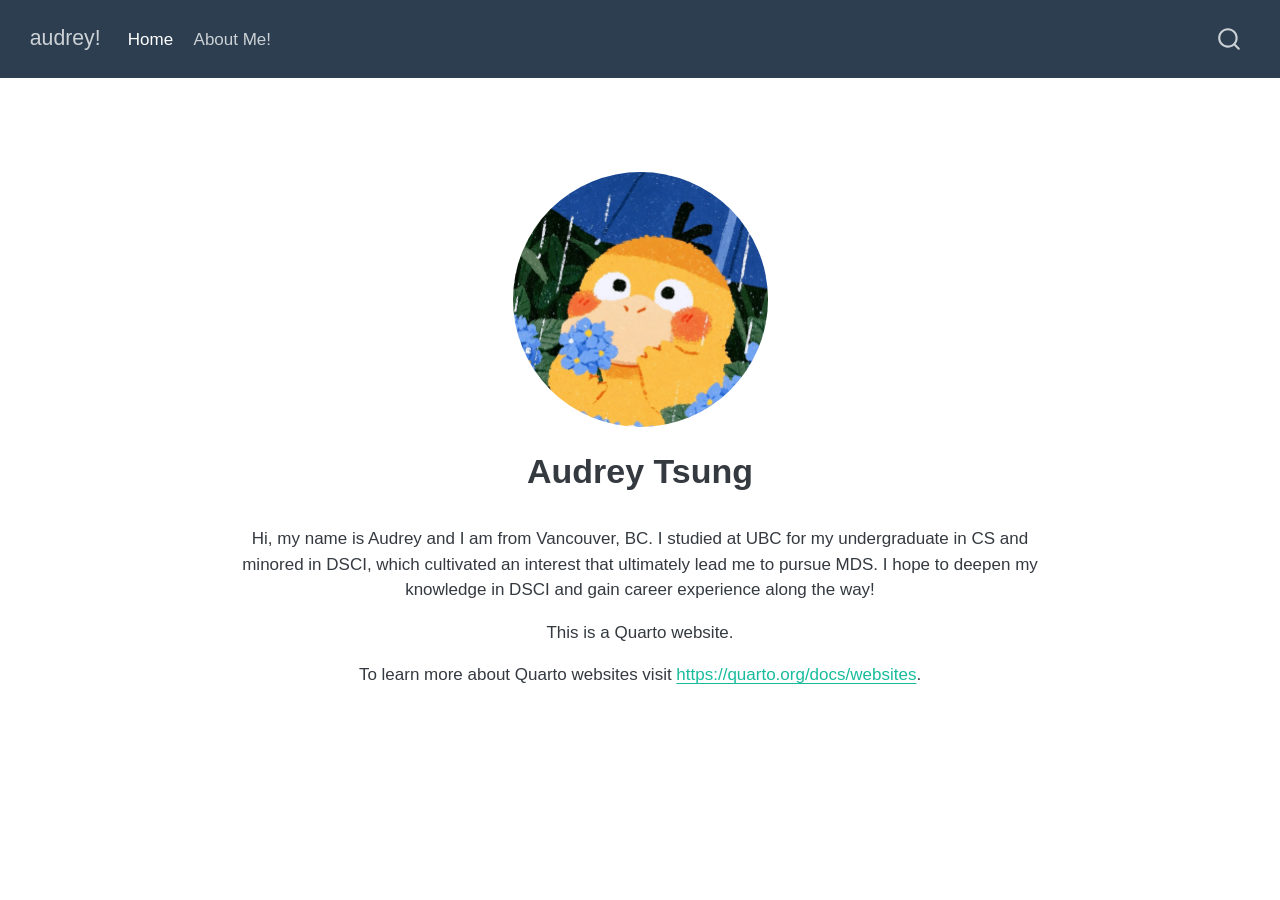
==== docs/index.html @ 5f78642c "add about me" ====
<!DOCTYPE html>
<html xmlns="http://www.w3.org/1999/xhtml" lang="en" xml:lang="en"><head>

<meta charset="utf-8">
<meta name="generator" content="quarto-1.10.18">

<meta name="viewport" content="width=device-width, initial-scale=1.0, user-scalable=yes">


<title>Audrey Tsung – audrey!</title>
<style>
/* Default styles provided by pandoc.
** See https://pandoc.org/MANUAL.html#variables-for-html for config info.
*/
span.smallcaps{font-variant: small-caps;}
div.columns{display: flex; gap: 1.5em;}
div.column{flex: auto;}
@media screen {
div.columns{gap: min(4vw, 1.5em);}
div.column{overflow-x: auto;}
}
div.hanging-indent{margin-left: 1.5em; text-indent: -1.5em;}
ul.task-list{list-style: none;}
ul.task-list li input[type="checkbox"] {
  width: 0.8em;
  margin: 0 0.8em 0.2em -1em; /* quarto-specific, see https://github.com/quarto-dev/quarto-cli/issues/4556 */ 
  vertical-align: middle;
}
</style>


<script src="site_libs/quarto-nav/quarto-nav.js"></script>
<script src="site_libs/quarto-nav/headroom.min.js"></script>
<script src="site_libs/clipboard/clipboard.min.js"></script>
<script src="site_libs/quarto-search/autocomplete.umd.js"></script>
<script src="site_libs/quarto-search/fuse.min.js"></script>
<script src="site_libs/quarto-search/quarto-search.js"></script>
<meta name="quarto:offset" content="./">
<script src="site_libs/quarto-html/quarto.js" type="module"></script>
<script src="site_libs/quarto-html/tabsets/tabsets.js" type="module"></script>
<script src="site_libs/quarto-html/popper.min.js"></script>
<script src="site_libs/quarto-html/tippy.umd.min.js"></script>
<link href="site_libs/quarto-html/tippy.css" rel="stylesheet">
<link href="site_libs/quarto-html/quarto-syntax-highlighting-64a204ab8560d761af7679ceaba22944.css" rel="stylesheet" id="quarto-text-highlighting-styles">
<script src="site_libs/bootstrap/bootstrap.min.js"></script>
<link href="site_libs/bootstrap/bootstrap-icons.css" rel="stylesheet">
<link href="site_libs/bootstrap/bootstrap-39b297662b3536c401722fdfffc37777.min.css" rel="stylesheet" append-hash="true" id="quarto-bootstrap" data-mode="light">
<script id="quarto-search-options" type="application/json">{
  "location": "navbar",
  "copy-button": false,
  "collapse-after": 3,
  "panel-placement": "end",
  "type": "overlay",
  "limit": 50,
  "keyboard-shortcut": [
    "f",
    "/",
    "s"
  ],
  "show-item-context": false,
  "language": {
    "search-no-results-text": "No results",
    "search-matching-documents-text": "matching documents",
    "search-copy-link-title": "Copy link to search",
    "search-hide-matches-text": "Hide additional matches",
    "search-more-match-text": "more match in this document",
    "search-more-matches-text": "more matches in this document",
    "search-clear-button-title": "Clear",
    "search-text-placeholder": "",
    "search-detached-cancel-button-title": "Cancel",
    "search-submit-button-title": "Submit",
    "search-label": "Search"
  }
}</script>


<link rel="stylesheet" href="styles.css">
</head>

<body class="nav-fixed fullcontent quarto-light">

<div id="quarto-search-results"></div>
  <header id="quarto-header" class="headroom fixed-top">
    <nav class="navbar navbar-expand-lg " data-bs-theme="dark">
      <div class="navbar-container container-fluid">
      <div class="navbar-brand-container mx-auto">
    <a class="navbar-brand" href="./index.html">
    <span class="navbar-title">audrey!</span>
    </a>
  </div>
            <div id="quarto-search" class="" title="Search"></div>
          <button class="navbar-toggler" type="button" data-bs-toggle="collapse" data-bs-target="#navbarCollapse" aria-controls="navbarCollapse" role="menu" aria-expanded="false" aria-label="Toggle navigation" onclick="if (window.quartoToggleHeadroom) { window.quartoToggleHeadroom(); }">
  <span class="navbar-toggler-icon"></span>
</button>
          <div class="collapse navbar-collapse" id="navbarCollapse">
            <ul class="navbar-nav navbar-nav-scroll me-auto">
  <li class="nav-item">
    <a class="nav-link active" href="./index.html" aria-current="page"> 
<span class="menu-text">Home</span></a>
  </li>  
  <li class="nav-item">
    <a class="nav-link" href="./about.html"> 
<span class="menu-text">About Me!</span></a>
  </li>  
</ul>
          </div> <!-- /navcollapse -->
            <div class="quarto-navbar-tools">
</div>
      </div> <!-- /container-fluid -->
    </nav>
</header>
<!-- content -->
<div id="quarto-content" class="quarto-container page-columns page-rows-contents page-layout-article page-navbar">
<!-- sidebar -->
<!-- margin-sidebar -->
    
<!-- main -->
<div class="quarto-about-jolla">
  <img src="images/psyduck.jpg" class="about-image
  round " style="height: 15em; width: 15em;">
 <header id="title-block-header" class="quarto-title-block default">
<div class="quarto-title">
<h1 class="title">Audrey Tsung</h1>
</div>
<div class="quarto-title-meta">
  </div>
</header><main class="content" id="quarto-document-content">
<p>Hi, my name is Audrey and I am from Vancouver, BC. I studied at UBC for my undergraduate in CS and minored in DSCI, which cultivated an interest that ultimately lead me to pursue MDS. I hope to deepen my knowledge in DSCI and gain career experience along the way!</p>
<p>This is a Quarto website.</p>
<p>To learn more about Quarto websites visit <a href="https://quarto.org/docs/websites" class="uri">https://quarto.org/docs/websites</a>.</p>


</main>  
</div>
 <!-- /main -->
<script id="quarto-html-after-body" type="application/javascript">
  window.document.addEventListener("DOMContentLoaded", function (event) {
    const isCodeAnnotation = (el) => {
      for (const clz of el.classList) {
        if (clz.startsWith('code-annotation-')) {                     
          return true;
        }
      }
      return false;
    }
    const onCopySuccess = function(e) {
      // button target
      const button = e.trigger;
      // don't keep focus
      button.blur();
      // flash "checked"
      button.classList.add('code-copy-button-checked');
      var currentTitle = button.getAttribute("title");
      button.setAttribute("title", "Copied!");
      let tooltip;
      if (window.bootstrap) {
        button.setAttribute("data-bs-toggle", "tooltip");
        button.setAttribute("data-bs-placement", "left");
        button.setAttribute("data-bs-title", "Copied!");
        tooltip = new bootstrap.Tooltip(button, 
          { trigger: "manual", 
            customClass: "code-copy-button-tooltip",
            offset: [0, -8]});
        tooltip.show();    
      }
      setTimeout(function() {
        if (tooltip) {
          tooltip.hide();
          button.removeAttribute("data-bs-title");
          button.removeAttribute("data-bs-toggle");
          button.removeAttribute("data-bs-placement");
        }
        button.setAttribute("title", currentTitle);
        button.classList.remove('code-copy-button-checked');
      }, 1000);
      // clear code selection
      e.clearSelection();
    }
    const getTextToCopy = function(trigger) {
      const outerScaffold = trigger.parentElement.cloneNode(true);
      const codeEl = outerScaffold.querySelector('code');
      for (const childEl of codeEl.children) {
        if (isCodeAnnotation(childEl)) {
          childEl.remove();
        }
      }
      return codeEl.innerText;
    }
    const clipboard = new window.ClipboardJS('.code-copy-button:not([data-in-quarto-modal])', {
      text: getTextToCopy
    });
    clipboard.on('success', onCopySuccess);
    if (window.document.getElementById('quarto-embedded-source-code-modal')) {
      const clipboardModal = new window.ClipboardJS('.code-copy-button[data-in-quarto-modal]', {
        text: getTextToCopy,
        container: window.document.getElementById('quarto-embedded-source-code-modal')
      });
      clipboardModal.on('success', onCopySuccess);
    }
      var localhostRegex = new RegExp(/^(?:http|https):\/\/localhost\:?[0-9]*\//);
      var mailtoRegex = new RegExp(/^mailto:/);
        var filterRegex = new RegExp('/' + window.location.host + '/');
      var isInternal = (href) => {
          return filterRegex.test(href) || localhostRegex.test(href) || mailtoRegex.test(href);
      }
      // Inspect non-navigation links and adorn them if external
     var links = window.document.querySelectorAll('a[href]:not(.nav-link):not(.navbar-brand):not(.toc-action):not(.sidebar-link):not(.sidebar-item-toggle):not(.pagination-link):not(.no-external):not([aria-hidden]):not(.dropdown-item):not(.quarto-navigation-tool):not(.about-link)');
      for (var i=0; i<links.length; i++) {
        const link = links[i];
        if (!isInternal(link.href)) {
          // undo the damage that might have been done by quarto-nav.js in the case of
          // links that we want to consider external
          if (link.dataset.originalHref !== undefined) {
            link.href = link.dataset.originalHref;
          }
        }
      }
    function tippyHover(el, contentFn, onTriggerFn, onUntriggerFn) {
      const config = {
        allowHTML: true,
        maxWidth: 500,
        delay: 100,
        arrow: false,
        appendTo: function(el) {
            return el.parentElement;
        },
        interactive: true,
        interactiveBorder: 10,
        theme: 'quarto',
        placement: 'bottom-start',
      };
      if (contentFn) {
        config.content = contentFn;
      }
      if (onTriggerFn) {
        config.onTrigger = onTriggerFn;
      }
      if (onUntriggerFn) {
        config.onUntrigger = onUntriggerFn;
      }
      window.tippy(el, config); 
    }
    const noterefs = window.document.querySelectorAll('a[role="doc-noteref"]');
    for (var i=0; i<noterefs.length; i++) {
      const ref = noterefs[i];
      tippyHover(ref, function() {
        // use id or data attribute instead here
        let href = ref.getAttribute('data-footnote-href') || ref.getAttribute('href');
        try { href = new URL(href).hash; } catch {}
        const id = href.replace(/^#\/?/, "");
        const note = window.document.getElementById(id);
        if (note) {
          return note.innerHTML;
        } else {
          return "";
        }
      });
    }
    const xrefs = window.document.querySelectorAll('a.quarto-xref');
    const processXRef = (id, note) => {
      // Strip column container classes
      const stripColumnClz = (el) => {
        el.classList.remove("page-full", "page-columns");
        if (el.children) {
          for (const child of el.children) {
            stripColumnClz(child);
          }
        }
      }
      stripColumnClz(note)
      if (id === null || id.startsWith('sec-')) {
        // Special case sections, only their first couple elements
        const container = document.createElement("div");
        if (note.children && note.children.length > 2) {
          container.appendChild(note.children[0].cloneNode(true));
          for (let i = 1; i < note.children.length; i++) {
            const child = note.children[i];
            if (child.tagName === "P" && child.innerText === "") {
              continue;
            } else {
              container.appendChild(child.cloneNode(true));
              break;
            }
          }
          if (window.Quarto?.typesetMath) {
            window.Quarto.typesetMath(container);
          }
          return container.innerHTML
        } else {
          if (window.Quarto?.typesetMath) {
            window.Quarto.typesetMath(note);
          }
          return note.innerHTML;
        }
      } else {
        // Remove any anchor links if they are present
        const anchorLink = note.querySelector('a.anchorjs-link');
        if (anchorLink) {
          anchorLink.remove();
        }
        if (window.Quarto?.typesetMath) {
          window.Quarto.typesetMath(note);
        }
        if (note.classList.contains("callout")) {
          return note.outerHTML;
        } else {
          return note.innerHTML;
        }
      }
    }
    for (var i=0; i<xrefs.length; i++) {
      const xref = xrefs[i];
      tippyHover(xref, undefined, function(instance) {
        instance.disable();
        let url = xref.getAttribute('href');
        let hash = undefined; 
        if (url.startsWith('#')) {
          hash = url;
        } else {
          try { hash = new URL(url).hash; } catch {}
        }
        if (hash) {
          const id = hash.replace(/^#\/?/, "");
          const note = window.document.getElementById(id);
          if (note !== null) {
            try {
              const html = processXRef(id, note.cloneNode(true));
              instance.setContent(html);
            } finally {
              instance.enable();
              instance.show();
            }
          } else {
            // See if we can fetch this
            fetch(url.split('#')[0])
            .then(res => res.text())
            .then(html => {
              const parser = new DOMParser();
              const htmlDoc = parser.parseFromString(html, "text/html");
              const note = htmlDoc.getElementById(id);
              if (note !== null) {
                const html = processXRef(id, note);
                instance.setContent(html);
              } 
            }).finally(() => {
              instance.enable();
              instance.show();
            });
          }
        } else {
          // See if we can fetch a full url (with no hash to target)
          // This is a special case and we should probably do some content thinning / targeting
          fetch(url)
          .then(res => res.text())
          .then(html => {
            const parser = new DOMParser();
            const htmlDoc = parser.parseFromString(html, "text/html");
            const note = htmlDoc.querySelector('main.content');
            if (note !== null) {
              // This should only happen for chapter cross references
              // (since there is no id in the URL)
              // remove the first header
              if (note.children.length > 0 && note.children[0].tagName === "HEADER") {
                note.children[0].remove();
              }
              const html = processXRef(null, note);
              instance.setContent(html);
            } 
          }).finally(() => {
            instance.enable();
            instance.show();
          });
        }
      }, function(instance) {
      });
    }
        let selectedAnnoteEl;
        const selectorForAnnotation = ( cell, annotation) => {
          let cellAttr = 'data-code-cell="' + cell + '"';
          let lineAttr = 'data-code-annotation="' +  annotation + '"';
          const selector = 'span[' + cellAttr + '][' + lineAttr + ']';
          return selector;
        }
        const selectCodeLines = (annoteEl) => {
          const doc = window.document;
          const targetCell = annoteEl.getAttribute("data-target-cell");
          const targetAnnotation = annoteEl.getAttribute("data-target-annotation");
          const annoteSpan = window.document.querySelector(selectorForAnnotation(targetCell, targetAnnotation));
          const lines = annoteSpan.getAttribute("data-code-lines").split(",");
          const lineIds = lines.map((line) => {
            return targetCell + "-" + line;
          })
          let top = null;
          let height = null;
          let parent = null;
          if (lineIds.length > 0) {
              //compute the position of the single el (top and bottom and make a div)
              const el = window.document.getElementById(lineIds[0]);
              top = el.offsetTop;
              height = el.offsetHeight;
              parent = el.parentElement.parentElement;
            if (lineIds.length > 1) {
              const lastEl = window.document.getElementById(lineIds[lineIds.length - 1]);
              const bottom = lastEl.offsetTop + lastEl.offsetHeight;
              height = bottom - top;
            }
            if (top !== null && height !== null && parent !== null) {
              // cook up a div (if necessary) and position it 
              let div = window.document.getElementById("code-annotation-line-highlight");
              if (div === null) {
                div = window.document.createElement("div");
                div.setAttribute("id", "code-annotation-line-highlight");
                div.style.position = 'absolute';
                parent.appendChild(div);
              }
              div.style.top = top - 2 + "px";
              div.style.height = height + 4 + "px";
              div.style.left = 0;
              let gutterDiv = window.document.getElementById("code-annotation-line-highlight-gutter");
              if (gutterDiv === null) {
                gutterDiv = window.document.createElement("div");
                gutterDiv.setAttribute("id", "code-annotation-line-highlight-gutter");
                gutterDiv.style.position = 'absolute';
                const codeCell = window.document.getElementById(targetCell);
                const gutter = codeCell.querySelector('.code-annotation-gutter');
                gutter.appendChild(gutterDiv);
              }
              gutterDiv.style.top = top - 2 + "px";
              gutterDiv.style.height = height + 4 + "px";
            }
            selectedAnnoteEl = annoteEl;
          }
        };
        const unselectCodeLines = () => {
          const elementsIds = ["code-annotation-line-highlight", "code-annotation-line-highlight-gutter"];
          elementsIds.forEach((elId) => {
            const div = window.document.getElementById(elId);
            if (div) {
              div.remove();
            }
          });
          selectedAnnoteEl = undefined;
        };
          // Handle positioning of the toggle
      window.addEventListener(
        "resize",
        throttle(() => {
          elRect = undefined;
          if (selectedAnnoteEl) {
            selectCodeLines(selectedAnnoteEl);
          }
        }, 10)
      );
      function throttle(fn, ms) {
      let throttle = false;
      let timer;
        return (...args) => {
          if(!throttle) { // first call gets through
              fn.apply(this, args);
              throttle = true;
          } else { // all the others get throttled
              if(timer) clearTimeout(timer); // cancel #2
              timer = setTimeout(() => {
                fn.apply(this, args);
                timer = throttle = false;
              }, ms);
          }
        };
      }
        // Attach click handler to the DT
        const annoteDls = window.document.querySelectorAll('dt[data-target-cell]');
        for (const annoteDlNode of annoteDls) {
          annoteDlNode.addEventListener('click', (event) => {
            const clickedEl = event.target;
            if (clickedEl !== selectedAnnoteEl) {
              unselectCodeLines();
              const activeEl = window.document.querySelector('dt[data-target-cell].code-annotation-active');
              if (activeEl) {
                activeEl.classList.remove('code-annotation-active');
              }
              selectCodeLines(clickedEl);
              clickedEl.classList.add('code-annotation-active');
            } else {
              // Unselect the line
              unselectCodeLines();
              clickedEl.classList.remove('code-annotation-active');
            }
          });
        }
    const findCites = (el) => {
      const parentEl = el.parentElement;
      if (parentEl) {
        const cites = parentEl.dataset.cites;
        if (cites) {
          return {
            el,
            cites: cites.split(' ')
          };
        } else {
          return findCites(el.parentElement)
        }
      } else {
        return undefined;
      }
    };
    var bibliorefs = window.document.querySelectorAll('a[role="doc-biblioref"]');
    for (var i=0; i<bibliorefs.length; i++) {
      const ref = bibliorefs[i];
      const citeInfo = findCites(ref);
      if (citeInfo) {
        tippyHover(citeInfo.el, function() {
          var popup = window.document.createElement('div');
          citeInfo.cites.forEach(function(cite) {
            var citeDiv = window.document.createElement('div');
            citeDiv.classList.add('hanging-indent');
            citeDiv.classList.add('csl-entry');
            var biblioDiv = window.document.getElementById('ref-' + cite);
            if (biblioDiv) {
              citeDiv.innerHTML = biblioDiv.innerHTML;
            }
            popup.appendChild(citeDiv);
          });
          return popup.innerHTML;
        });
      }
    }
  });
  </script>
</div> <!-- /content -->




</body></html>
---- docs/site_libs/quarto-html/tippy.css ----
.tippy-box[data-animation=fade][data-state=hidden]{opacity:0}[data-tippy-root]{max-width:calc(100vw - 10px)}.tippy-box{position:relative;background-color:#333;color:#fff;border-radius:4px;font-size:14px;line-height:1.4;white-space:normal;outline:0;transition-property:transform,visibility,opacity}.tippy-box[data-placement^=top]>.tippy-arrow{bottom:0}.tippy-box[data-placement^=top]>.tippy-arrow:before{bottom:-7px;left:0;border-width:8px 8px 0;border-top-color:initial;transform-origin:center top}.tippy-box[data-placement^=bottom]>.tippy-arrow{top:0}.tippy-box[data-placement^=bottom]>.tippy-arrow:before{top:-7px;left:0;border-width:0 8px 8px;border-bottom-color:initial;transform-origin:center bottom}.tippy-box[data-placement^=left]>.tippy-arrow{right:0}.tippy-box[data-placement^=left]>.tippy-arrow:before{border-width:8px 0 8px 8px;border-left-color:initial;right:-7px;transform-origin:center left}.tippy-box[data-placement^=right]>.tippy-arrow{left:0}.tippy-box[data-placement^=right]>.tippy-arrow:before{left:-7px;border-width:8px 8px 8px 0;border-right-color:initial;transform-origin:center right}.tippy-box[data-inertia][data-state=visible]{transition-timing-function:cubic-bezier(.54,1.5,.38,1.11)}.tippy-arrow{width:16px;height:16px;color:#333}.tippy-arrow:before{content:"";position:absolute;border-color:transparent;border-style:solid}.tippy-content{position:relative;padding:5px 9px;z-index:1}
---- docs/site_libs/quarto-html/quarto-syntax-highlighting-64a204ab8560d761af7679ceaba22944.css ----
/* quarto syntax highlight colors */
:root {
  --quarto-hl-ot-color: #003B4F;
  --quarto-hl-at-color: #657422;
  --quarto-hl-ss-color: #20794D;
  --quarto-hl-an-color: #5E5E5E;
  --quarto-hl-fu-color: #4758AB;
  --quarto-hl-st-color: #20794D;
  --quarto-hl-cf-color: #003B4F;
  --quarto-hl-op-color: #5E5E5E;
  --quarto-hl-er-color: #AD0000;
  --quarto-hl-bn-color: #AD0000;
  --quarto-hl-al-color: #AD0000;
  --quarto-hl-va-color: #111111;
  --quarto-hl-bu-color: inherit;
  --quarto-hl-ex-color: inherit;
  --quarto-hl-pp-color: #AD0000;
  --quarto-hl-in-color: #5E5E5E;
  --quarto-hl-vs-color: #20794D;
  --quarto-hl-wa-color: #5E5E5E;
  --quarto-hl-do-color: #5E5E5E;
  --quarto-hl-im-color: #00769E;
  --quarto-hl-ch-color: #20794D;
  --quarto-hl-dt-color: #AD0000;
  --quarto-hl-fl-color: #AD0000;
  --quarto-hl-co-color: #5E5E5E;
  --quarto-hl-cv-color: #5E5E5E;
  --quarto-hl-cn-color: #8f5902;
  --quarto-hl-sc-color: #5E5E5E;
  --quarto-hl-dv-color: #AD0000;
  --quarto-hl-kw-color: #003B4F;
}

/* other quarto variables */
:root {
  --quarto-font-monospace: SFMono-Regular, Menlo, Monaco, Consolas, "Liberation Mono", "Courier New", monospace;
}

/* syntax highlight based on Pandoc's rules */
pre > code.sourceCode > span {
  color: #003B4F;
}

code.sourceCode > span {
  color: #003B4F;
}

div.sourceCode,
div.sourceCode pre.sourceCode {
  color: #003B4F;
}

/* Normal */
code span {
  color: #003B4F;
}

/* Alert */
code span.al {
  color: #AD0000;
  font-style: inherit;
}

/* Annotation */
code span.an {
  color: #5E5E5E;
  font-style: inherit;
}

/* Attribute */
code span.at {
  color: #657422;
  font-style: inherit;
}

/* BaseN */
code span.bn {
  color: #AD0000;
  font-style: inherit;
}

/* BuiltIn */
code span.bu {
  font-style: inherit;
}

/* ControlFlow */
code span.cf {
  color: #003B4F;
  font-weight: bold;
  font-style: inherit;
}

/* Char */
code span.ch {
  color: #20794D;
  font-style: inherit;
}

/* Constant */
code span.cn {
  color: #8f5902;
  font-style: inherit;
}

/* Comment */
code span.co {
  color: #5E5E5E;
  font-style: inherit;
}

/* CommentVar */
code span.cv {
  color: #5E5E5E;
  font-style: italic;
}

/* Documentation */
code span.do {
  color: #5E5E5E;
  font-style: italic;
}

/* DataType */
code span.dt {
  color: #AD0000;
  font-style: inherit;
}

/* DecVal */
code span.dv {
  color: #AD0000;
  font-style: inherit;
}

/* Error */
code span.er {
  color: #AD0000;
  font-style: inherit;
}

/* Extension */
code span.ex {
  font-style: inherit;
}

/* Float */
code span.fl {
  color: #AD0000;
  font-style: inherit;
}

/* Function */
code span.fu {
  color: #4758AB;
  font-style: inherit;
}

/* Import */
code span.im {
  color: #00769E;
  font-style: inherit;
}

/* Information */
code span.in {
  color: #5E5E5E;
  font-style: inherit;
}

/* Keyword */
code span.kw {
  color: #003B4F;
  font-weight: bold;
  font-style: inherit;
}

/* Operator */
code span.op {
  color: #5E5E5E;
  font-style: inherit;
}

/* Other */
code span.ot {
  color: #003B4F;
  font-style: inherit;
}

/* Preprocessor */
code span.pp {
  color: #AD0000;
  font-style: inherit;
}

/* SpecialChar */
code span.sc {
  color: #5E5E5E;
  font-style: inherit;
}

/* SpecialString */
code span.ss {
  color: #20794D;
  font-style: inherit;
}

/* String */
code span.st {
  color: #20794D;
  font-style: inherit;
}

/* Variable */
code span.va {
  color: #111111;
  font-style: inherit;
}

/* VerbatimString */
code span.vs {
  color: #20794D;
  font-style: inherit;
}

/* Warning */
code span.wa {
  color: #5E5E5E;
  font-style: italic;
}

.prevent-inlining {
  content: "</";
}

/*# sourceMappingURL=9d8d5bb603a83b8298b89080a598c93b.css.map */
---- docs/styles.css ----
/* css styles */
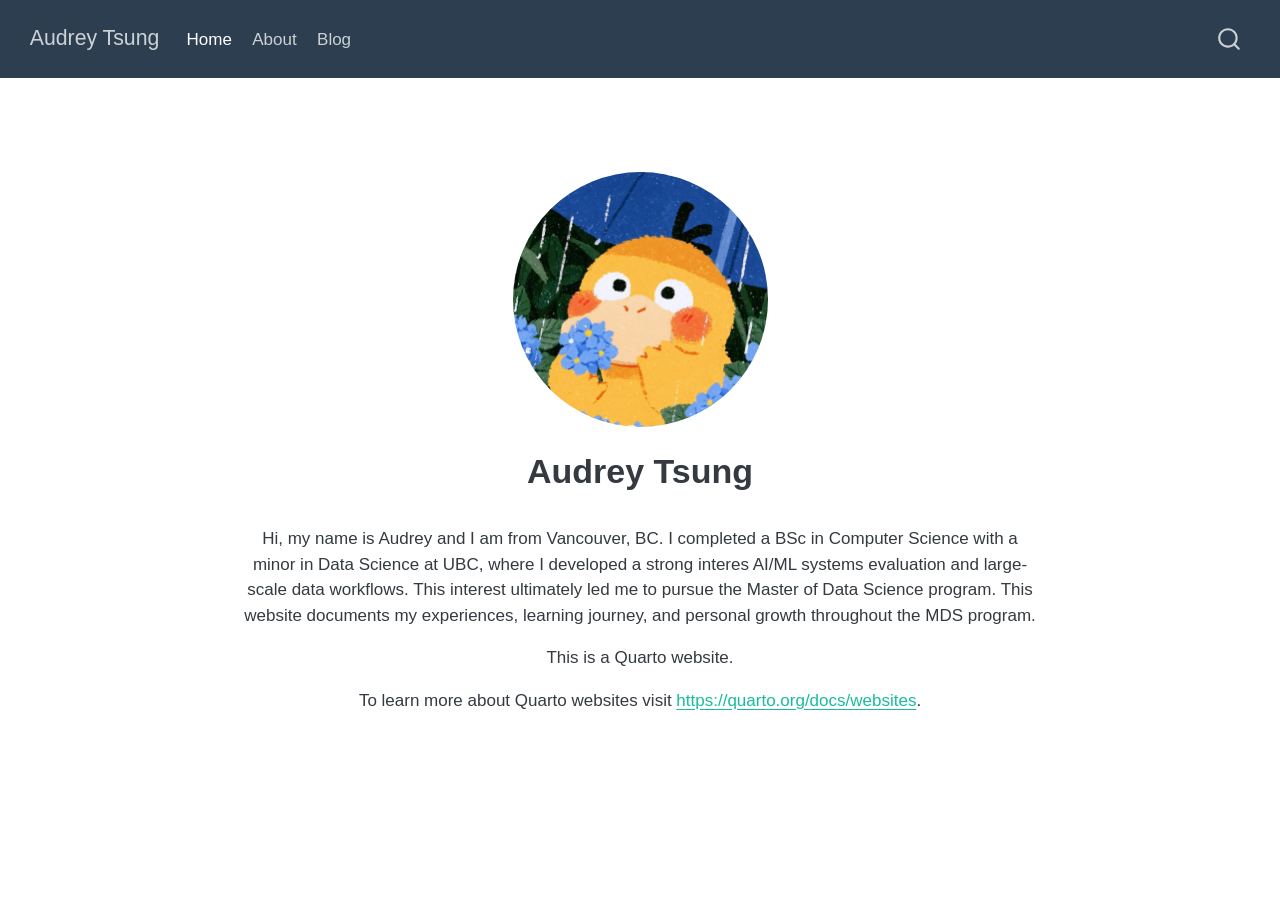
==== commit 2f4404a2: "render site, add .nojekyll" ====
--- a/docs/index.html
+++ b/docs/index.html
@@ -7,7 +7,7 @@
 <meta name="viewport" content="width=device-width, initial-scale=1.0, user-scalable=yes">
 
 
-<title>Audrey Tsung – audrey!</title>
+<title>Audrey Tsung</title>
 <style>
 /* Default styles provided by pandoc.
 ** See https://pandoc.org/MANUAL.html#variables-for-html for config info.
@@ -85,7 +85,7 @@
       <div class="navbar-container container-fluid">
       <div class="navbar-brand-container mx-auto">
     <a class="navbar-brand" href="./index.html">
-    <span class="navbar-title">audrey!</span>
+    <span class="navbar-title">Audrey Tsung</span>
     </a>
   </div>
             <div id="quarto-search" class="" title="Search"></div>
@@ -100,7 +100,11 @@
   </li>  
   <li class="nav-item">
     <a class="nav-link" href="./about.html"> 
-<span class="menu-text">About Me!</span></a>
+<span class="menu-text">About</span></a>
+  </li>  
+  <li class="nav-item">
+    <a class="nav-link" href="./blog.html"> 
+<span class="menu-text">Blog</span></a>
   </li>  
 </ul>
           </div> <!-- /navcollapse -->
@@ -125,7 +129,7 @@
 <div class="quarto-title-meta">
   </div>
 </header><main class="content" id="quarto-document-content">
-<p>Hi, my name is Audrey and I am from Vancouver, BC. I studied at UBC for my undergraduate in CS and minored in DSCI, which cultivated an interest that ultimately lead me to pursue MDS. I hope to deepen my knowledge in DSCI and gain career experience along the way!</p>
+<p>Hi, my name is Audrey and I am from Vancouver, BC. I completed a BSc in Computer Science with a minor in Data Science at UBC, where I developed a strong interes AI/ML systems evaluation and large-scale data workflows. This interest ultimately led me to pursue the Master of Data Science program. This website documents my experiences, learning journey, and personal growth throughout the MDS program.</p>
 <p>This is a Quarto website.</p>
 <p>To learn more about Quarto websites visit <a href="https://quarto.org/docs/websites" class="uri">https://quarto.org/docs/websites</a>.</p>
 
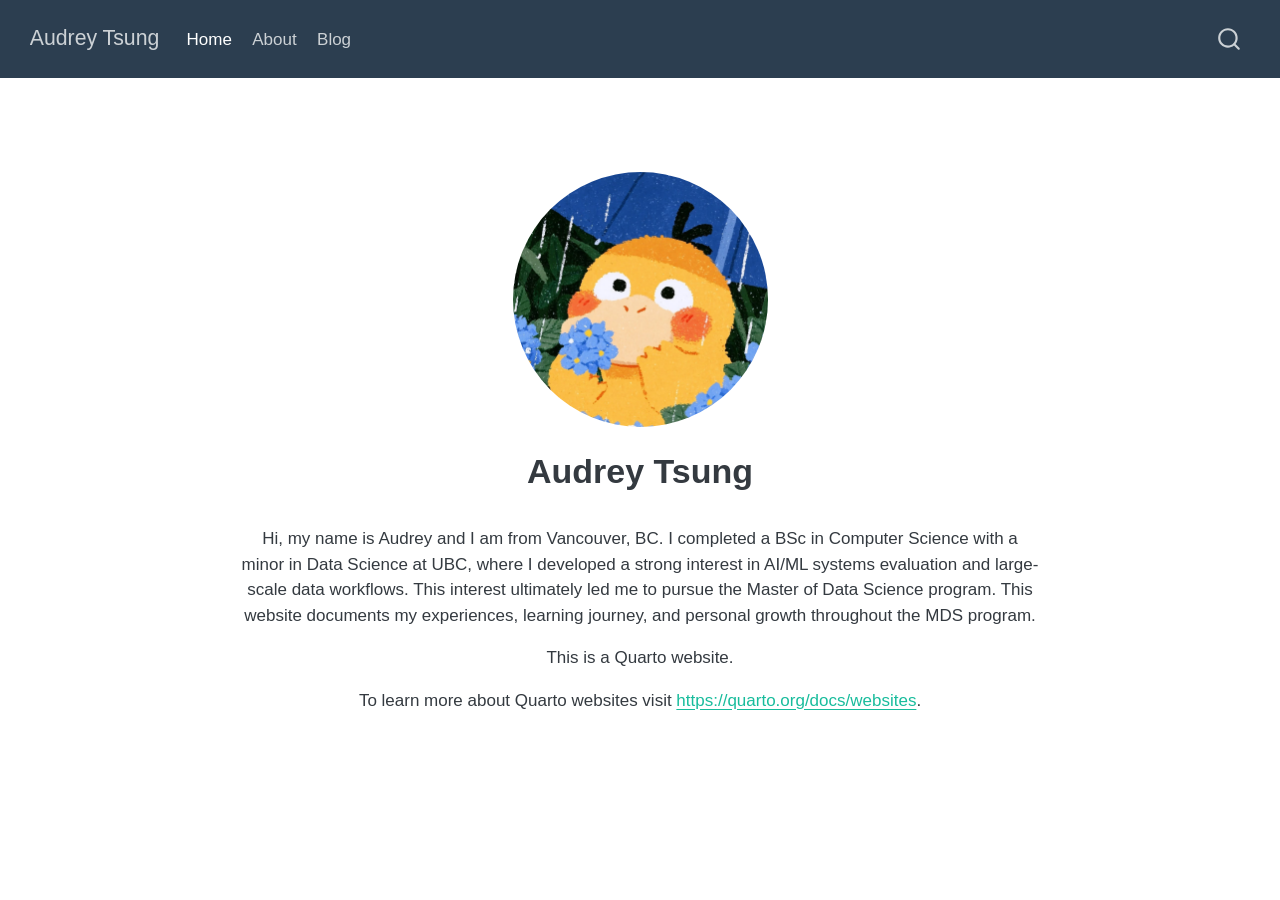
==== commit ad8b4d79: "fix about page link and render" ====
--- a/docs/index.html
+++ b/docs/index.html
@@ -129,7 +129,7 @@
 <div class="quarto-title-meta">
   </div>
 </header><main class="content" id="quarto-document-content">
-<p>Hi, my name is Audrey and I am from Vancouver, BC. I completed a BSc in Computer Science with a minor in Data Science at UBC, where I developed a strong interes AI/ML systems evaluation and large-scale data workflows. This interest ultimately led me to pursue the Master of Data Science program. This website documents my experiences, learning journey, and personal growth throughout the MDS program.</p>
+<p>Hi, my name is Audrey and I am from Vancouver, BC. I completed a BSc in Computer Science with a minor in Data Science at UBC, where I developed a strong interest in AI/ML systems evaluation and large-scale data workflows. This interest ultimately led me to pursue the Master of Data Science program. This website documents my experiences, learning journey, and personal growth throughout the MDS program.</p>
 <p>This is a Quarto website.</p>
 <p>To learn more about Quarto websites visit <a href="https://quarto.org/docs/websites" class="uri">https://quarto.org/docs/websites</a>.</p>
 
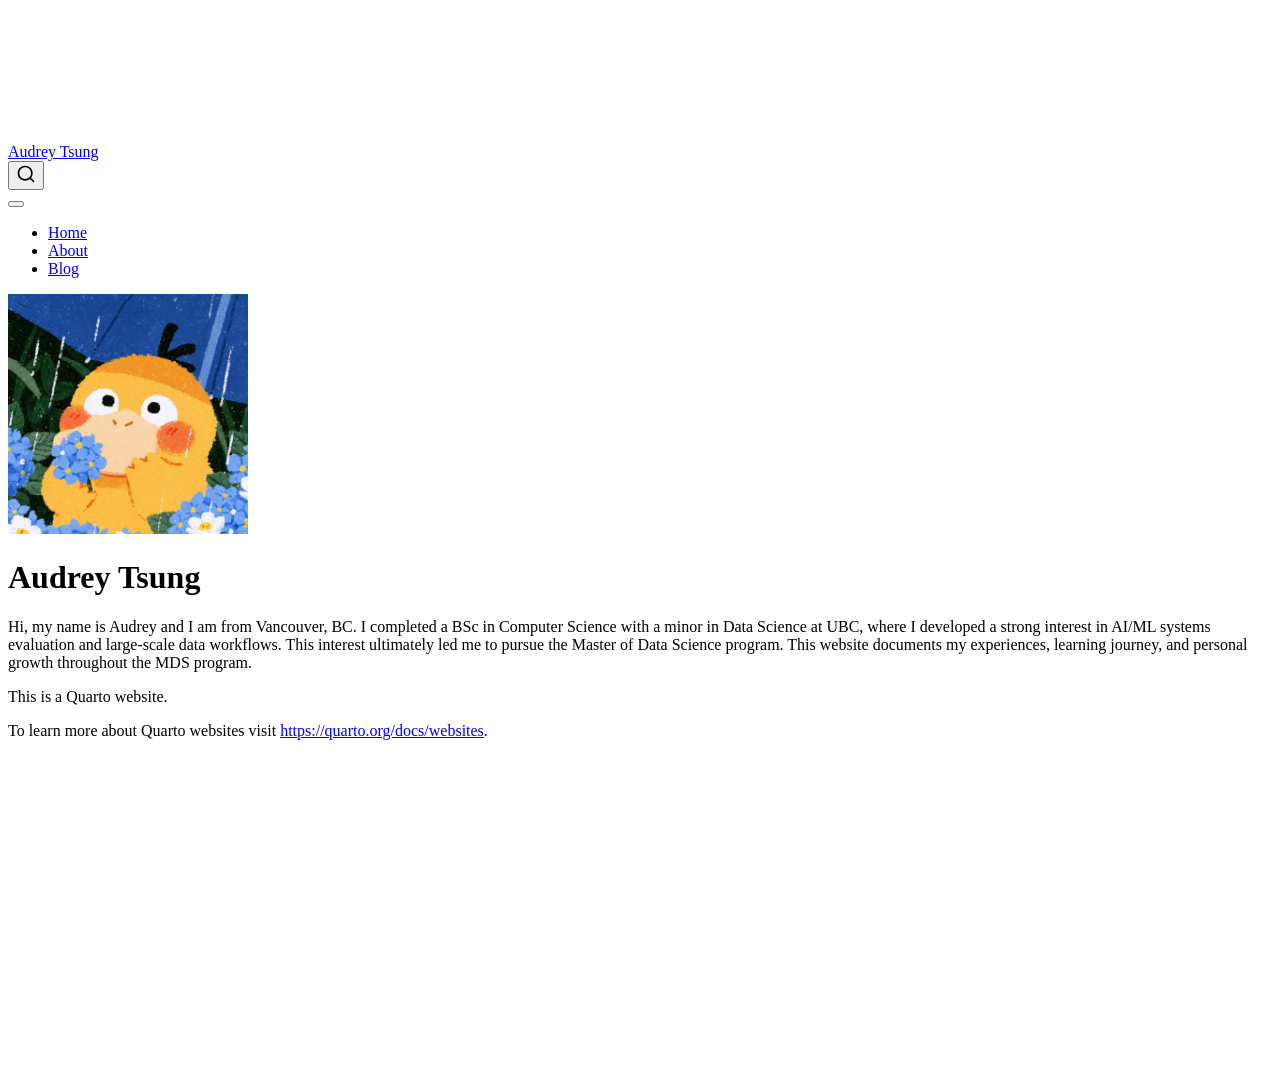
==== commit 78874b14: "change image for first week post" ====
--- a/docs/index.html
+++ b/docs/index.html
@@ -44,7 +44,7 @@
 <link href="site_libs/quarto-html/quarto-syntax-highlighting-64a204ab8560d761af7679ceaba22944.css" rel="stylesheet" id="quarto-text-highlighting-styles">
 <script src="site_libs/bootstrap/bootstrap.min.js"></script>
 <link href="site_libs/bootstrap/bootstrap-icons.css" rel="stylesheet">
-<link href="site_libs/bootstrap/bootstrap-39b297662b3536c401722fdfffc37777.min.css" rel="stylesheet" append-hash="true" id="quarto-bootstrap" data-mode="light">
+<link href="site_libs/bootstrap/bootstrap-3066524cc87598e35d087882360556fb.min.css" rel="stylesheet" append-hash="true" id="quarto-bootstrap" data-mode="light">
 <script id="quarto-search-options" type="application/json">{
   "location": "navbar",
   "copy-button": false,
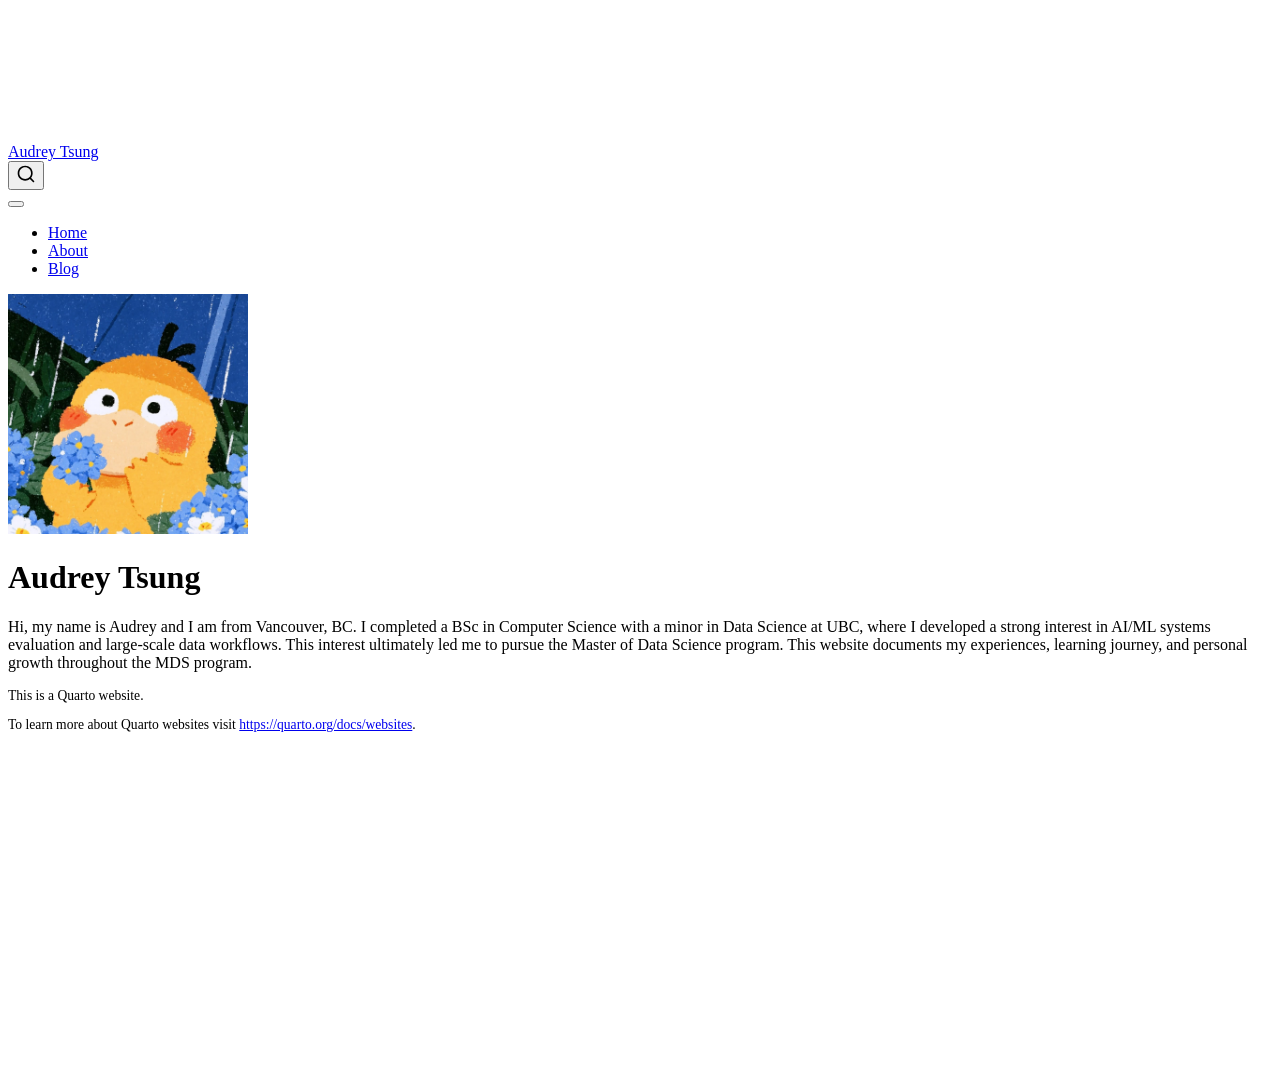
==== commit 41d72dd7: "update about page and change font for title page" ====
--- a/docs/index.html
+++ b/docs/index.html
@@ -130,8 +130,10 @@
   </div>
 </header><main class="content" id="quarto-document-content">
 <p>Hi, my name is Audrey and I am from Vancouver, BC. I completed a BSc in Computer Science with a minor in Data Science at UBC, where I developed a strong interest in AI/ML systems evaluation and large-scale data workflows. This interest ultimately led me to pursue the Master of Data Science program. This website documents my experiences, learning journey, and personal growth throughout the MDS program.</p>
+<div style="font-size: 0.85em;">
 <p>This is a Quarto website.</p>
 <p>To learn more about Quarto websites visit <a href="https://quarto.org/docs/websites" class="uri">https://quarto.org/docs/websites</a>.</p>
+</div>
 
 
 </main>  
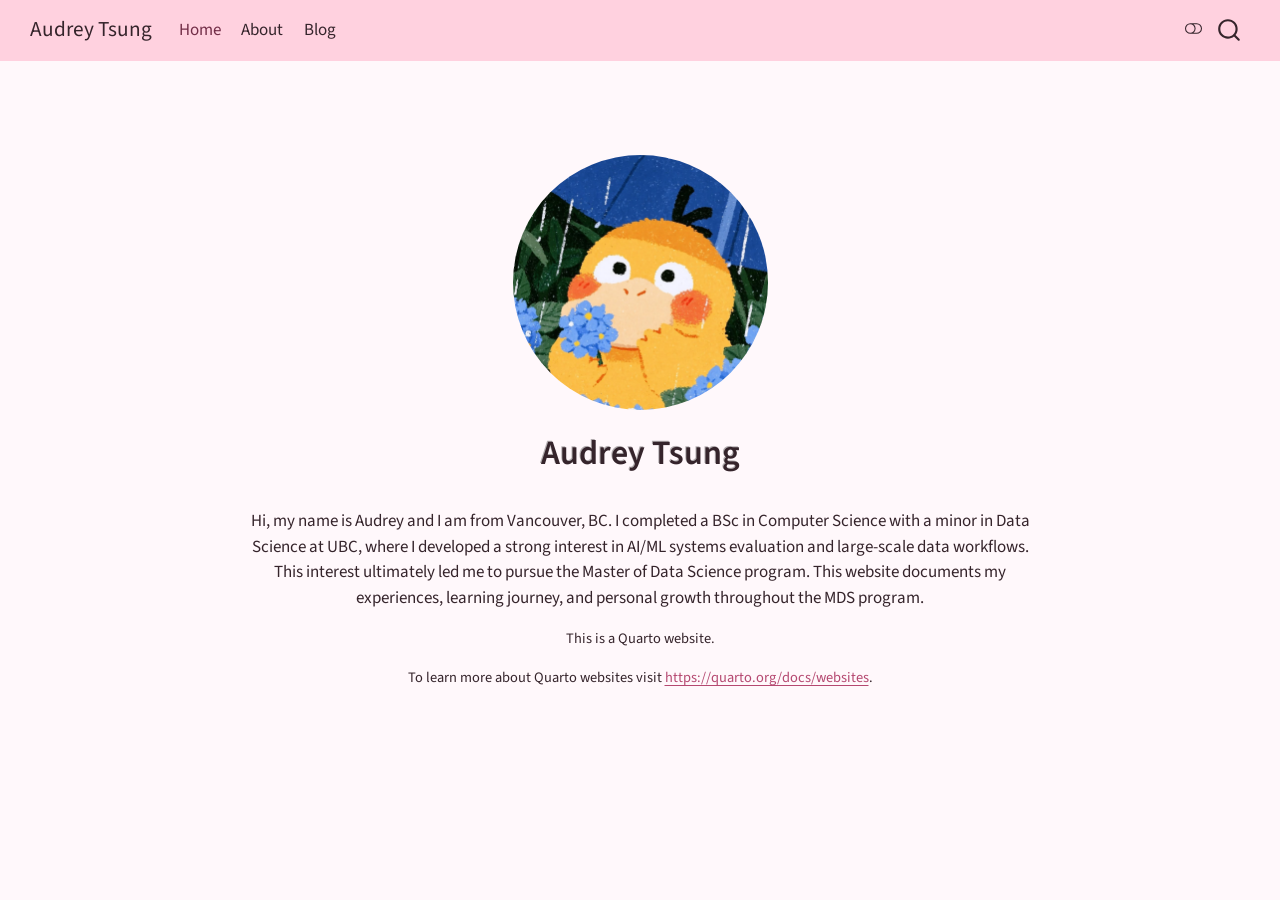
==== commit 76c1c96e: "add light/dark mode theme" ====
--- a/docs/index.html
+++ b/docs/index.html
@@ -41,10 +41,14 @@
 <script src="site_libs/quarto-html/popper.min.js"></script>
 <script src="site_libs/quarto-html/tippy.umd.min.js"></script>
 <link href="site_libs/quarto-html/tippy.css" rel="stylesheet">
-<link href="site_libs/quarto-html/quarto-syntax-highlighting-64a204ab8560d761af7679ceaba22944.css" rel="stylesheet" id="quarto-text-highlighting-styles">
+<link href="site_libs/quarto-html/quarto-syntax-highlighting-64a204ab8560d761af7679ceaba22944.css" rel="stylesheet" class="quarto-color-scheme" id="quarto-text-highlighting-styles">
+<link href="site_libs/quarto-html/quarto-syntax-highlighting-dark-b85bc7c33db8c58e0ec93c3465666fed.css" rel="stylesheet" class="quarto-color-scheme quarto-color-alternate" id="quarto-text-highlighting-styles">
+<link href="site_libs/quarto-html/quarto-syntax-highlighting-64a204ab8560d761af7679ceaba22944.css" rel="stylesheet" class="quarto-color-scheme-extra" id="quarto-text-highlighting-styles">
 <script src="site_libs/bootstrap/bootstrap.min.js"></script>
 <link href="site_libs/bootstrap/bootstrap-icons.css" rel="stylesheet">
-<link href="site_libs/bootstrap/bootstrap-3066524cc87598e35d087882360556fb.min.css" rel="stylesheet" append-hash="true" id="quarto-bootstrap" data-mode="light">
+<link href="site_libs/bootstrap/bootstrap-53101b5f000471af0b613671532f9ba3.min.css" rel="stylesheet" append-hash="true" class="quarto-color-scheme" id="quarto-bootstrap" data-mode="light">
+<link href="site_libs/bootstrap/bootstrap-dark-dbb16efbcc2d39b60bfb922361f0be94.min.css" rel="stylesheet" append-hash="true" class="quarto-color-scheme quarto-color-alternate" id="quarto-bootstrap" data-mode="dark">
+<link href="site_libs/bootstrap/bootstrap-53101b5f000471af0b613671532f9ba3.min.css" rel="stylesheet" append-hash="true" class="quarto-color-scheme-extra" id="quarto-bootstrap" data-mode="light">
 <script id="quarto-search-options" type="application/json">{
   "location": "navbar",
   "copy-button": false,
@@ -77,7 +81,169 @@
 <link rel="stylesheet" href="styles.css">
 </head>
 
-<body class="nav-fixed fullcontent quarto-light">
+<body class="nav-fixed fullcontent quarto-light"><script id="quarto-html-before-body" type="application/javascript">
+    const toggleBodyColorMode = (bsSheetEl) => {
+      const mode = bsSheetEl.getAttribute("data-mode");
+      const bodyEl = window.document.querySelector("body");
+      if (mode === "dark") {
+        bodyEl.classList.add("quarto-dark");
+        bodyEl.classList.remove("quarto-light");
+      } else {
+        bodyEl.classList.add("quarto-light");
+        bodyEl.classList.remove("quarto-dark");
+      }
+    }
+    const toggleBodyColorPrimary = () => {
+      const bsSheetEl = window.document.querySelector("link#quarto-bootstrap:not([rel=disabled-stylesheet])");
+      if (bsSheetEl) {
+        toggleBodyColorMode(bsSheetEl);
+      }
+    }
+    const setColorSchemeToggle = (alternate) => {
+      const toggles = window.document.querySelectorAll('.quarto-color-scheme-toggle');
+      for (let i=0; i < toggles.length; i++) {
+        const toggle = toggles[i];
+        if (toggle) {
+          if (alternate) {
+            toggle.classList.add("alternate");
+          } else {
+            toggle.classList.remove("alternate");
+          }
+        }
+      }
+    };
+    const toggleColorMode = (alternate) => {
+      // Switch the stylesheets
+      const primaryStylesheets = window.document.querySelectorAll('link.quarto-color-scheme:not(.quarto-color-alternate)');
+      const alternateStylesheets = window.document.querySelectorAll('link.quarto-color-scheme.quarto-color-alternate');
+      manageTransitions('#quarto-margin-sidebar .nav-link', false);
+      if (alternate) {
+        // note: dark is layered on light, we don't disable primary!
+        enableStylesheet(alternateStylesheets);
+        for (const sheetNode of alternateStylesheets) {
+          if (sheetNode.id === "quarto-bootstrap") {
+            toggleBodyColorMode(sheetNode);
+          }
+        }
+      } else {
+        disableStylesheet(alternateStylesheets);
+        enableStylesheet(primaryStylesheets)
+        toggleBodyColorPrimary();
+      }
+      manageTransitions('#quarto-margin-sidebar .nav-link', true);
+      // Switch the toggles
+      setColorSchemeToggle(alternate)
+      // Hack to workaround the fact that safari doesn't
+      // properly recolor the scrollbar when toggling (#1455)
+      if (navigator.userAgent.indexOf('Safari') > 0 && navigator.userAgent.indexOf('Chrome') == -1) {
+        manageTransitions("body", false);
+        window.scrollTo(0, 1);
+        setTimeout(() => {
+          window.scrollTo(0, 0);
+          manageTransitions("body", true);
+        }, 40);
+      }
+    }
+    const disableStylesheet = (stylesheets) => {
+      for (let i=0; i < stylesheets.length; i++) {
+        const stylesheet = stylesheets[i];
+        stylesheet.rel = 'disabled-stylesheet';
+      }
+    }
+    const enableStylesheet = (stylesheets) => {
+      for (let i=0; i < stylesheets.length; i++) {
+        const stylesheet = stylesheets[i];
+        if(stylesheet.rel !== 'stylesheet') { // for Chrome, which will still FOUC without this check
+          stylesheet.rel = 'stylesheet';
+        }
+      }
+    }
+    const manageTransitions = (selector, allowTransitions) => {
+      const els = window.document.querySelectorAll(selector);
+      for (let i=0; i < els.length; i++) {
+        const el = els[i];
+        if (allowTransitions) {
+          el.classList.remove('notransition');
+        } else {
+          el.classList.add('notransition');
+        }
+      }
+    }
+    const isFileUrl = () => {
+      return window.location.protocol === 'file:';
+    }
+    const hasAlternateSentinel = () => {
+      let styleSentinel = getColorSchemeSentinel();
+      if (styleSentinel !== null) {
+        return styleSentinel === "alternate";
+      } else {
+        return false;
+      }
+    }
+    const setStyleSentinel = (alternate) => {
+      const value = alternate ? "alternate" : "default";
+      if (!isFileUrl()) {
+        window.localStorage.setItem("quarto-color-scheme", value);
+      } else {
+        localAlternateSentinel = value;
+      }
+    }
+    const getColorSchemeSentinel = () => {
+      if (!isFileUrl()) {
+        const storageValue = window.localStorage.getItem("quarto-color-scheme");
+        return storageValue != null ? storageValue : localAlternateSentinel;
+      } else {
+        return localAlternateSentinel;
+      }
+    }
+    const toggleGiscusIfUsed = (isAlternate, darkModeDefault) => {
+      const baseTheme = document.querySelector('#giscus-base-theme')?.value ?? 'light';
+      const alternateTheme = document.querySelector('#giscus-alt-theme')?.value ?? 'dark';
+      let newTheme = '';
+      if(authorPrefersDark) {
+        newTheme = isAlternate ? baseTheme : alternateTheme;
+      } else {
+        newTheme = isAlternate ? alternateTheme : baseTheme;
+      }
+      const changeGiscusTheme = () => {
+        // From: https://github.com/giscus/giscus/issues/336
+        const sendMessage = (message) => {
+          const iframe = document.querySelector('iframe.giscus-frame');
+          if (!iframe) return;
+          iframe.contentWindow.postMessage({ giscus: message }, 'https://giscus.app');
+        }
+        sendMessage({
+          setConfig: {
+            theme: newTheme
+          }
+        });
+      }
+      const isGiscussLoaded = window.document.querySelector('iframe.giscus-frame') !== null;
+      if (isGiscussLoaded) {
+        changeGiscusTheme();
+      }
+    };
+    const authorPrefersDark = false;
+    const darkModeDefault = authorPrefersDark;
+      document.querySelector('link#quarto-text-highlighting-styles.quarto-color-scheme-extra').rel = 'disabled-stylesheet';
+      document.querySelector('link#quarto-bootstrap.quarto-color-scheme-extra').rel = 'disabled-stylesheet';
+    let localAlternateSentinel = darkModeDefault ? 'alternate' : 'default';
+    // Dark / light mode switch
+    window.quartoToggleColorScheme = () => {
+      // Read the current dark / light value
+      let toAlternate = !hasAlternateSentinel();
+      toggleColorMode(toAlternate);
+      setStyleSentinel(toAlternate);
+      toggleGiscusIfUsed(toAlternate, darkModeDefault);
+      window.dispatchEvent(new Event('resize'));
+    };
+    // Switch to dark mode if need be
+    if (hasAlternateSentinel()) {
+      toggleColorMode(true);
+    } else {
+      toggleColorMode(false);
+    }
+  </script>
 
 <div id="quarto-search-results"></div>
   <header id="quarto-header" class="headroom fixed-top">
@@ -109,6 +275,7 @@
 </ul>
           </div> <!-- /navcollapse -->
             <div class="quarto-navbar-tools">
+  <a href="" class="quarto-color-scheme-toggle quarto-navigation-tool  px-1" onclick="window.quartoToggleColorScheme(); return false;" title="Toggle dark mode"><i class="bi"></i></a>
 </div>
       </div> <!-- /container-fluid -->
     </nav>
@@ -129,6 +296,7 @@
 <div class="quarto-title-meta">
   </div>
 </header><main class="content" id="quarto-document-content">
+
 <p>Hi, my name is Audrey and I am from Vancouver, BC. I completed a BSc in Computer Science with a minor in Data Science at UBC, where I developed a strong interest in AI/ML systems evaluation and large-scale data workflows. This interest ultimately led me to pursue the Master of Data Science program. This website documents my experiences, learning journey, and personal growth throughout the MDS program.</p>
 <div style="font-size: 0.85em;">
 <p>This is a Quarto website.</p>
@@ -141,6 +309,19 @@
  <!-- /main -->
 <script id="quarto-html-after-body" type="application/javascript">
   window.document.addEventListener("DOMContentLoaded", function (event) {
+    // Ensure there is a toggle, if there isn't float one in the top right
+    if (window.document.querySelector('.quarto-color-scheme-toggle') === null) {
+      const a = window.document.createElement('a');
+      a.classList.add('top-right');
+      a.classList.add('quarto-color-scheme-toggle');
+      a.href = "";
+      a.onclick = function() { try { window.quartoToggleColorScheme(); } catch {} return false; };
+      const i = window.document.createElement("i");
+      i.classList.add('bi');
+      a.appendChild(i);
+      window.document.body.appendChild(a);
+    }
+    setColorSchemeToggle(hasAlternateSentinel())
     const isCodeAnnotation = (el) => {
       for (const clz of el.classList) {
         if (clz.startsWith('code-annotation-')) {                     
--- a/docs/site_libs/quarto-html/quarto-syntax-highlighting-dark-b85bc7c33db8c58e0ec93c3465666fed.css
+++ b/docs/site_libs/quarto-html/quarto-syntax-highlighting-dark-b85bc7c33db8c58e0ec93c3465666fed.css
@@ -0,0 +1,219 @@
+/* quarto syntax highlight colors */
+:root {
+  --quarto-hl-al-color: #f07178;
+  --quarto-hl-an-color: #d4d0ab;
+  --quarto-hl-at-color: #00e0e0;
+  --quarto-hl-bn-color: #d4d0ab;
+  --quarto-hl-bu-color: #abe338;
+  --quarto-hl-ch-color: #abe338;
+  --quarto-hl-co-color: #f8f8f2;
+  --quarto-hl-cv-color: #ffd700;
+  --quarto-hl-cn-color: #ffd700;
+  --quarto-hl-cf-color: #ffa07a;
+  --quarto-hl-dt-color: #ffa07a;
+  --quarto-hl-dv-color: #d4d0ab;
+  --quarto-hl-do-color: #f8f8f2;
+  --quarto-hl-er-color: #f07178;
+  --quarto-hl-ex-color: #00e0e0;
+  --quarto-hl-fl-color: #d4d0ab;
+  --quarto-hl-fu-color: #ffa07a;
+  --quarto-hl-im-color: #abe338;
+  --quarto-hl-in-color: #d4d0ab;
+  --quarto-hl-kw-color: #ffa07a;
+  --quarto-hl-op-color: #ffa07a;
+  --quarto-hl-ot-color: #00e0e0;
+  --quarto-hl-pp-color: #dcc6e0;
+  --quarto-hl-re-color: #00e0e0;
+  --quarto-hl-sc-color: #abe338;
+  --quarto-hl-ss-color: #abe338;
+  --quarto-hl-st-color: #abe338;
+  --quarto-hl-va-color: #00e0e0;
+  --quarto-hl-vs-color: #abe338;
+  --quarto-hl-wa-color: #dcc6e0;
+}
+
+/* other quarto variables */
+:root {
+  --quarto-font-monospace: SFMono-Regular, Menlo, Monaco, Consolas, "Liberation Mono", "Courier New", monospace;
+}
+
+/* syntax highlight based on Pandoc's rules */
+pre > code.sourceCode > span {
+  color: #f8f8f2;
+}
+
+code.sourceCode > span {
+  color: #f8f8f2;
+}
+
+div.sourceCode,
+div.sourceCode pre.sourceCode {
+  color: #f8f8f2;
+}
+
+/* Normal */
+code span {
+  color: #f8f8f2;
+}
+
+/* Alert */
+code span.al {
+  color: #f07178;
+}
+
+/* Annotation */
+code span.an {
+  color: #d4d0ab;
+}
+
+/* Attribute */
+code span.at {
+  color: #00e0e0;
+}
+
+/* BaseN */
+code span.bn {
+  color: #d4d0ab;
+}
+
+/* BuiltIn */
+code span.bu {
+  color: #abe338;
+}
+
+/* ControlFlow */
+code span.cf {
+  font-weight: bold;
+  color: #ffa07a;
+}
+
+/* Char */
+code span.ch {
+  color: #abe338;
+}
+
+/* Constant */
+code span.cn {
+  color: #ffd700;
+}
+
+/* Comment */
+code span.co {
+  font-style: italic;
+  color: #f8f8f2;
+}
+
+/* CommentVar */
+code span.cv {
+  color: #ffd700;
+}
+
+/* Documentation */
+code span.do {
+  color: #f8f8f2;
+}
+
+/* DataType */
+code span.dt {
+  color: #ffa07a;
+}
+
+/* DecVal */
+code span.dv {
+  color: #d4d0ab;
+}
+
+/* Error */
+code span.er {
+  color: #f07178;
+  text-decoration: underline;
+}
+
+/* Extension */
+code span.ex {
+  font-weight: bold;
+  color: #00e0e0;
+}
+
+/* Float */
+code span.fl {
+  color: #d4d0ab;
+}
+
+/* Function */
+code span.fu {
+  color: #ffa07a;
+}
+
+/* Import */
+code span.im {
+  color: #abe338;
+}
+
+/* Information */
+code span.in {
+  color: #d4d0ab;
+}
+
+/* Keyword */
+code span.kw {
+  font-weight: bold;
+  color: #ffa07a;
+}
+
+/* Operator */
+code span.op {
+  color: #ffa07a;
+}
+
+/* Other */
+code span.ot {
+  color: #00e0e0;
+}
+
+/* Preprocessor */
+code span.pp {
+  color: #dcc6e0;
+}
+
+/* RegionMarker */
+code span.re {
+  background-color: #f8f8f2;
+  color: #00e0e0;
+}
+
+/* SpecialChar */
+code span.sc {
+  color: #abe338;
+}
+
+/* SpecialString */
+code span.ss {
+  color: #abe338;
+}
+
+/* String */
+code span.st {
+  color: #abe338;
+}
+
+/* Variable */
+code span.va {
+  color: #00e0e0;
+}
+
+/* VerbatimString */
+code span.vs {
+  color: #abe338;
+}
+
+/* Warning */
+code span.wa {
+  color: #dcc6e0;
+}
+
+.prevent-inlining {
+  content: "</";
+}
+
+/*# sourceMappingURL=4ed8f1090dec6531da29ab00902aa718.css.map */
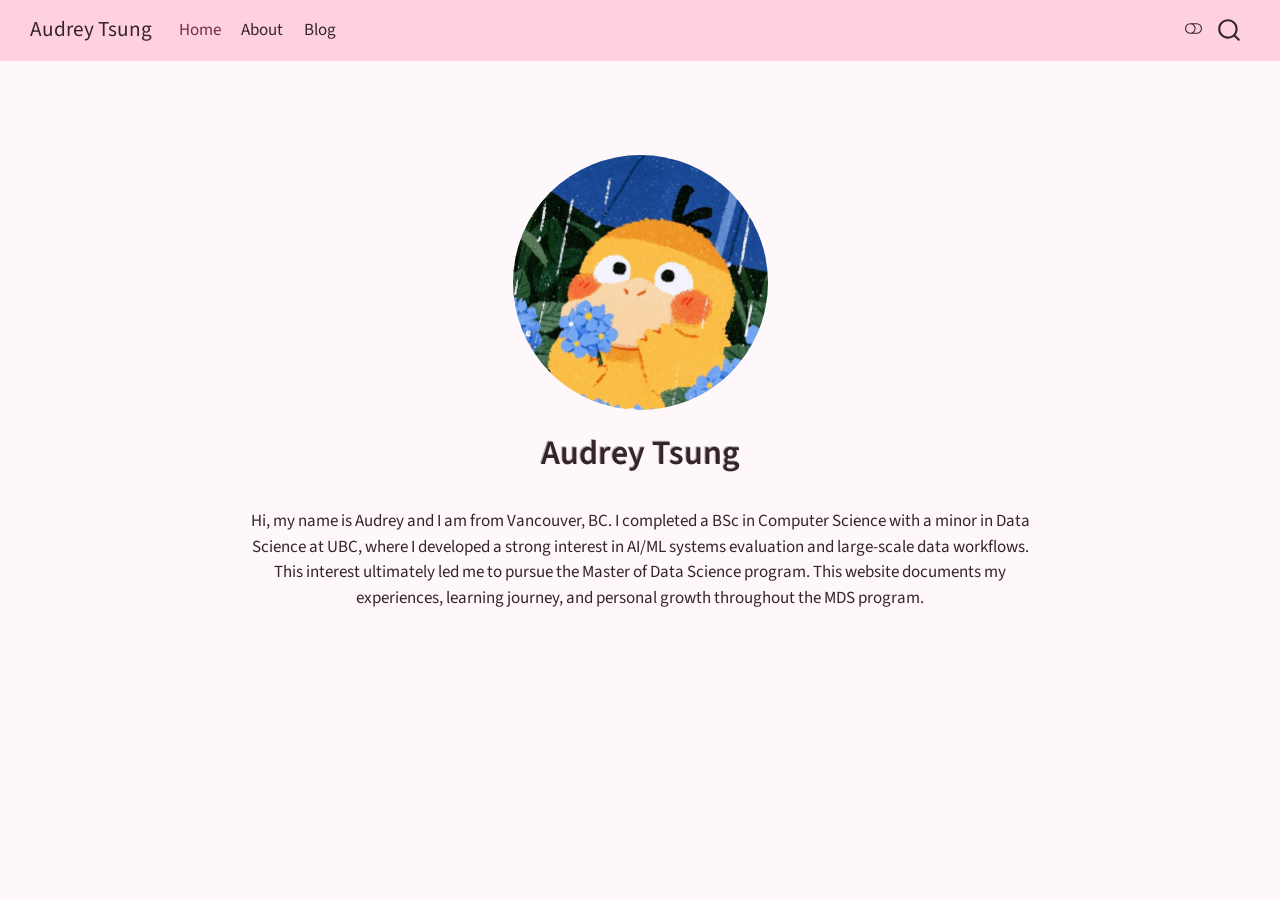
==== commit 9a06dce1: "add theme scss, favicon; edit title page" ====
--- a/docs/index.html
+++ b/docs/index.html
@@ -36,6 +36,7 @@
 <script src="site_libs/quarto-search/fuse.min.js"></script>
 <script src="site_libs/quarto-search/quarto-search.js"></script>
 <meta name="quarto:offset" content="./">
+<link href="./images/favicon.svg" rel="icon" type="image/svg+xml">
 <script src="site_libs/quarto-html/quarto.js" type="module"></script>
 <script src="site_libs/quarto-html/tabsets/tabsets.js" type="module"></script>
 <script src="site_libs/quarto-html/popper.min.js"></script>
@@ -47,7 +48,7 @@
 <script src="site_libs/bootstrap/bootstrap.min.js"></script>
 <link href="site_libs/bootstrap/bootstrap-icons.css" rel="stylesheet">
 <link href="site_libs/bootstrap/bootstrap-53101b5f000471af0b613671532f9ba3.min.css" rel="stylesheet" append-hash="true" class="quarto-color-scheme" id="quarto-bootstrap" data-mode="light">
-<link href="site_libs/bootstrap/bootstrap-dark-dbb16efbcc2d39b60bfb922361f0be94.min.css" rel="stylesheet" append-hash="true" class="quarto-color-scheme quarto-color-alternate" id="quarto-bootstrap" data-mode="dark">
+<link href="site_libs/bootstrap/bootstrap-dark-bcd598261895123d2c9d61c0021f027a.min.css" rel="stylesheet" append-hash="true" class="quarto-color-scheme quarto-color-alternate" id="quarto-bootstrap" data-mode="dark">
 <link href="site_libs/bootstrap/bootstrap-53101b5f000471af0b613671532f9ba3.min.css" rel="stylesheet" append-hash="true" class="quarto-color-scheme-extra" id="quarto-bootstrap" data-mode="light">
 <script id="quarto-search-options" type="application/json">{
   "location": "navbar",
@@ -298,10 +299,6 @@
 </header><main class="content" id="quarto-document-content">
 
 <p>Hi, my name is Audrey and I am from Vancouver, BC. I completed a BSc in Computer Science with a minor in Data Science at UBC, where I developed a strong interest in AI/ML systems evaluation and large-scale data workflows. This interest ultimately led me to pursue the Master of Data Science program. This website documents my experiences, learning journey, and personal growth throughout the MDS program.</p>
-<div style="font-size: 0.85em;">
-<p>This is a Quarto website.</p>
-<p>To learn more about Quarto websites visit <a href="https://quarto.org/docs/websites" class="uri">https://quarto.org/docs/websites</a>.</p>
-</div>
 
 
 </main>  
